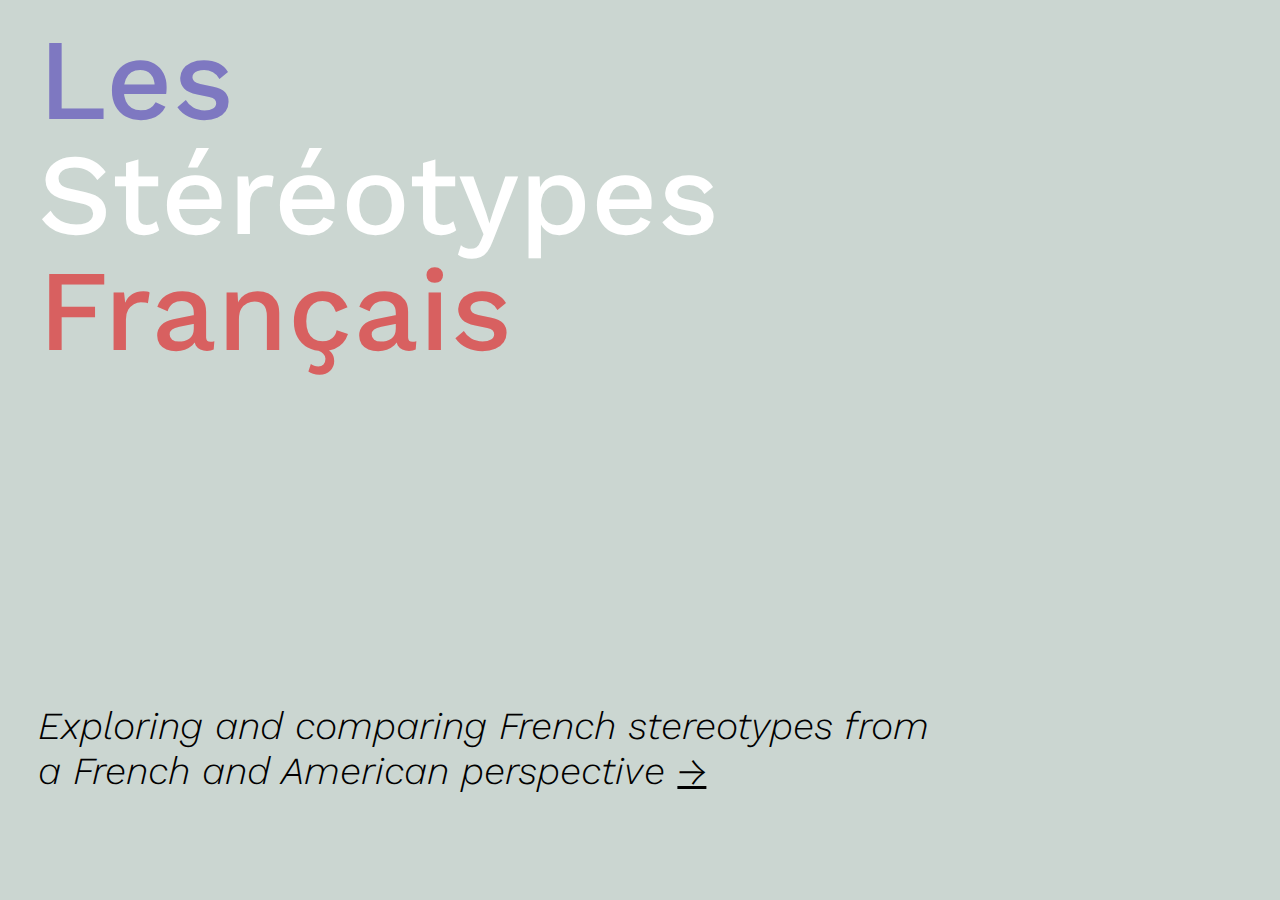
==== index.html @ f24354f3 "1" ====
<!DOCTYPE html>
<html>
    <head>
        <title>Les Stéréotypes Français</title>
        <link rel="stylesheet" href="main.css">

        <link rel="preconnect" href="https://fonts.googleapis.com">
        <link rel="preconnect" href="https://fonts.gstatic.com" crossorigin>
        <link href="https://fonts.googleapis.com/css2?family=Work+Sans:ital,wght@0,500;1,300&display=swap" rel="stylesheet">

        <link rel="shortcut icon" href="favicon.ico.png" type="image/x-icon">
        <link rel="icon" href="favicon.ico.png" type="image/x-icon">

    </head>
    <body>
        <h1><div id="blue">Les</div>&nbsp;<br><div id="white">Stéréotypes</div>&nbsp;<div id="red">Français</div></h1>
        <h2>Exploring and comparing French stereotypes from a French and American perspective <a href="gallery.html">&#8594;</a></h2>
        
    </body>
</html>
---- main.css ----
body{ 
    background-color: #cbd6d1;
    cursor: url('croissant.png'), auto;
    display: flex;
    justify-content: space-between;
    height: 86vh;
    flex-direction: column;
    flex-wrap: wrap;
    margin-top: 4%;
    margin-bottom: 0%;
    margin-left: 3%;
    
}
h1{
    font-family: 'Work Sans', sans-serif;
    font-style: normal;
    font-weight: 500;
    font-size: 9vw;
    margin: 0;
    line-height: 50%;
}
#blue{
    color:#7E78C1;
}
#white{
    color:white;
}
#red{
    color: #D86060;
}
h2{
    font-family: 'Work Sans', sans-serif;
    font-style: italic;
    font-weight: 300;
    font-size: 3vw;
    width: 70vw;
}

a{
    color: black;
}
a:visited{
    color: black;
}
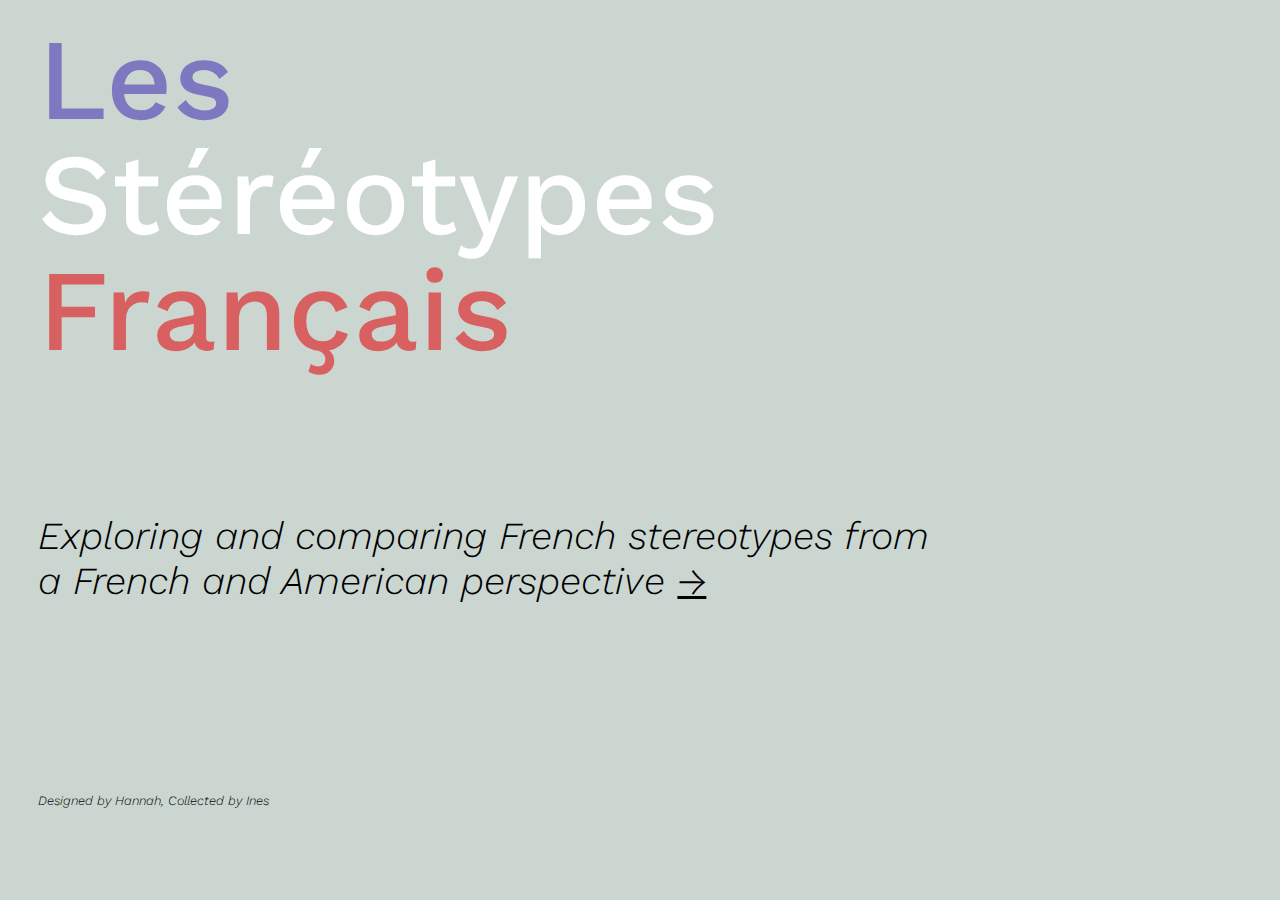
==== commit 3989443f: "1" ====
--- a/index.html
+++ b/index.html
@@ -15,6 +15,7 @@
     <body>
         <h1><div id="blue">Les</div>&nbsp;<br><div id="white">Stéréotypes</div>&nbsp;<div id="red">Français</div></h1>
         <h2>Exploring and comparing French stereotypes from a French and American perspective <a href="gallery.html">&#8594;</a></h2>
+        <h4>Designed by Hannah, Collected by Ines</h4>
         
     </body>
 </html>--- a/main.css
+++ b/main.css
@@ -19,6 +19,12 @@
     margin: 0;
     line-height: 50%;
 }
+h4{
+    font-family: 'Work Sans', sans-serif;
+    font-style: italic;
+    font-weight: 300;
+    font-size: 1vw;
+}
 #blue{
     color:#7E78C1;
 }
@@ -34,6 +40,7 @@
     font-weight: 300;
     font-size: 3vw;
     width: 70vw;
+    margin-right: 25vw;
 }
 
 a{
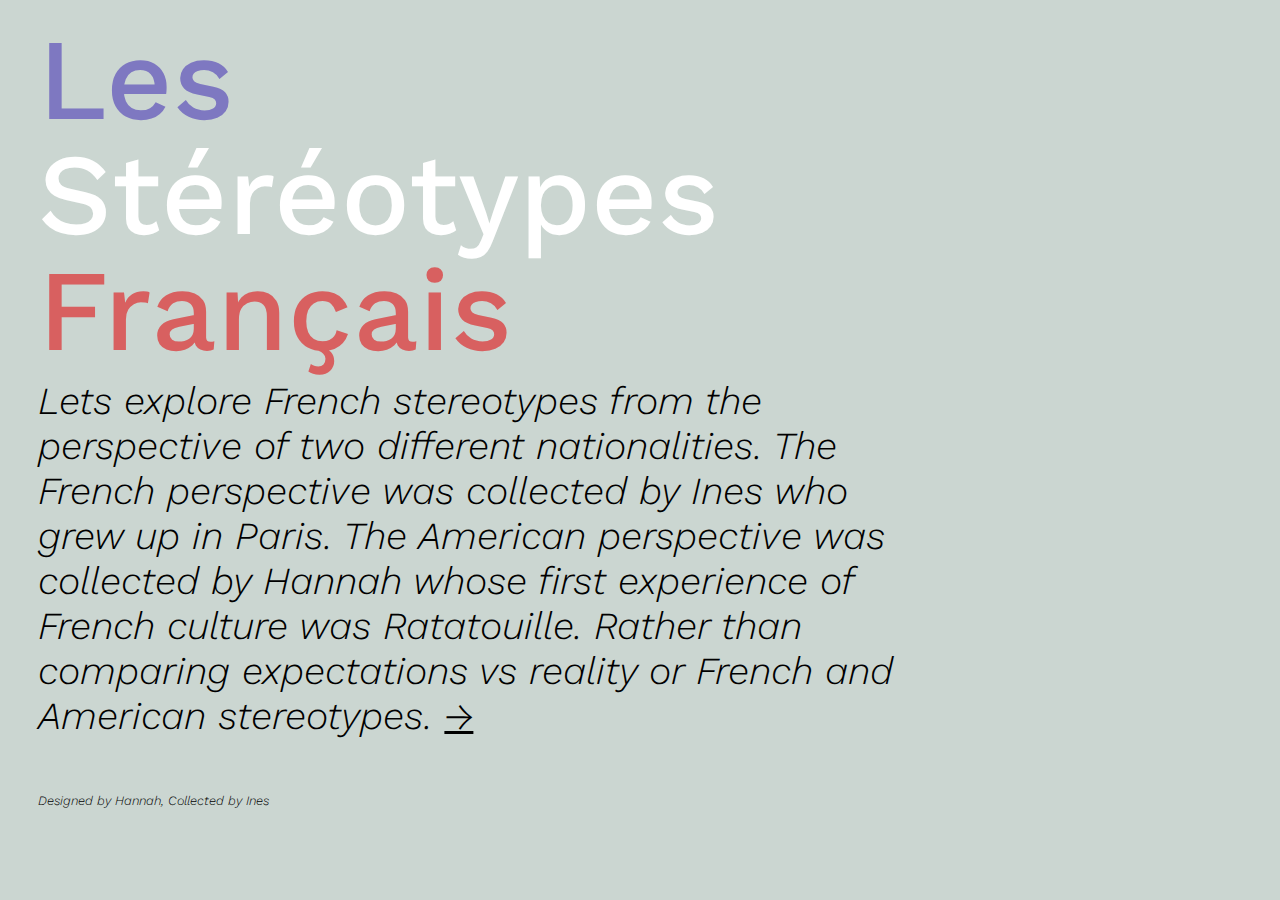
==== commit 3b0d4b85: "Update index.html" ====
--- a/index.html
+++ b/index.html
@@ -14,7 +14,7 @@
     </head>
     <body>
         <h1><div id="blue">Les</div>&nbsp;<br><div id="white">Stéréotypes</div>&nbsp;<div id="red">Français</div></h1>
-        <h2>Exploring and comparing French stereotypes from a French and American perspective <a href="gallery.html">&#8594;</a></h2>
+        <h2> Lets explore French stereotypes from the perspective of two different nationalities. The French perspective was collected by Ines who grew up in Paris. The American perspective was collected by Hannah whose first experience of French culture was Ratatouille. Rather than comparing expectations vs reality or French and American stereotypes. <a href="gallery.html">&#8594;</a></h2>
         <h4>Designed by Hannah, Collected by Ines</h4>
         
     </body>
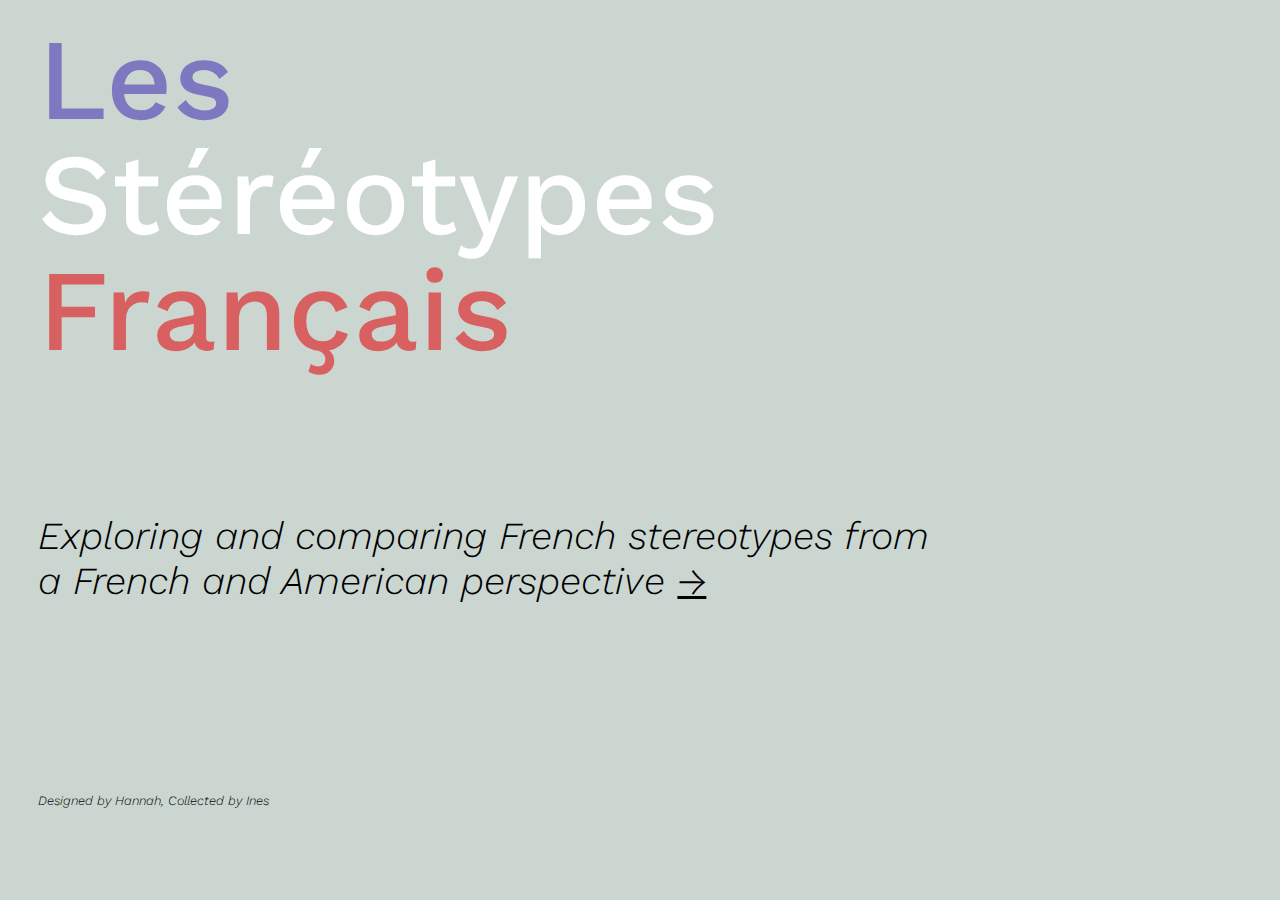
==== commit 7d8ced9c: "Revert "Update index.html"" ====
--- a/index.html
+++ b/index.html
@@ -14,7 +14,7 @@
     </head>
     <body>
         <h1><div id="blue">Les</div>&nbsp;<br><div id="white">Stéréotypes</div>&nbsp;<div id="red">Français</div></h1>
-        <h2> Lets explore French stereotypes from the perspective of two different nationalities. The French perspective was collected by Ines who grew up in Paris. The American perspective was collected by Hannah whose first experience of French culture was Ratatouille. Rather than comparing expectations vs reality or French and American stereotypes. <a href="gallery.html">&#8594;</a></h2>
+        <h2>Exploring and comparing French stereotypes from a French and American perspective <a href="gallery.html">&#8594;</a></h2>
         <h4>Designed by Hannah, Collected by Ines</h4>
         
     </body>
